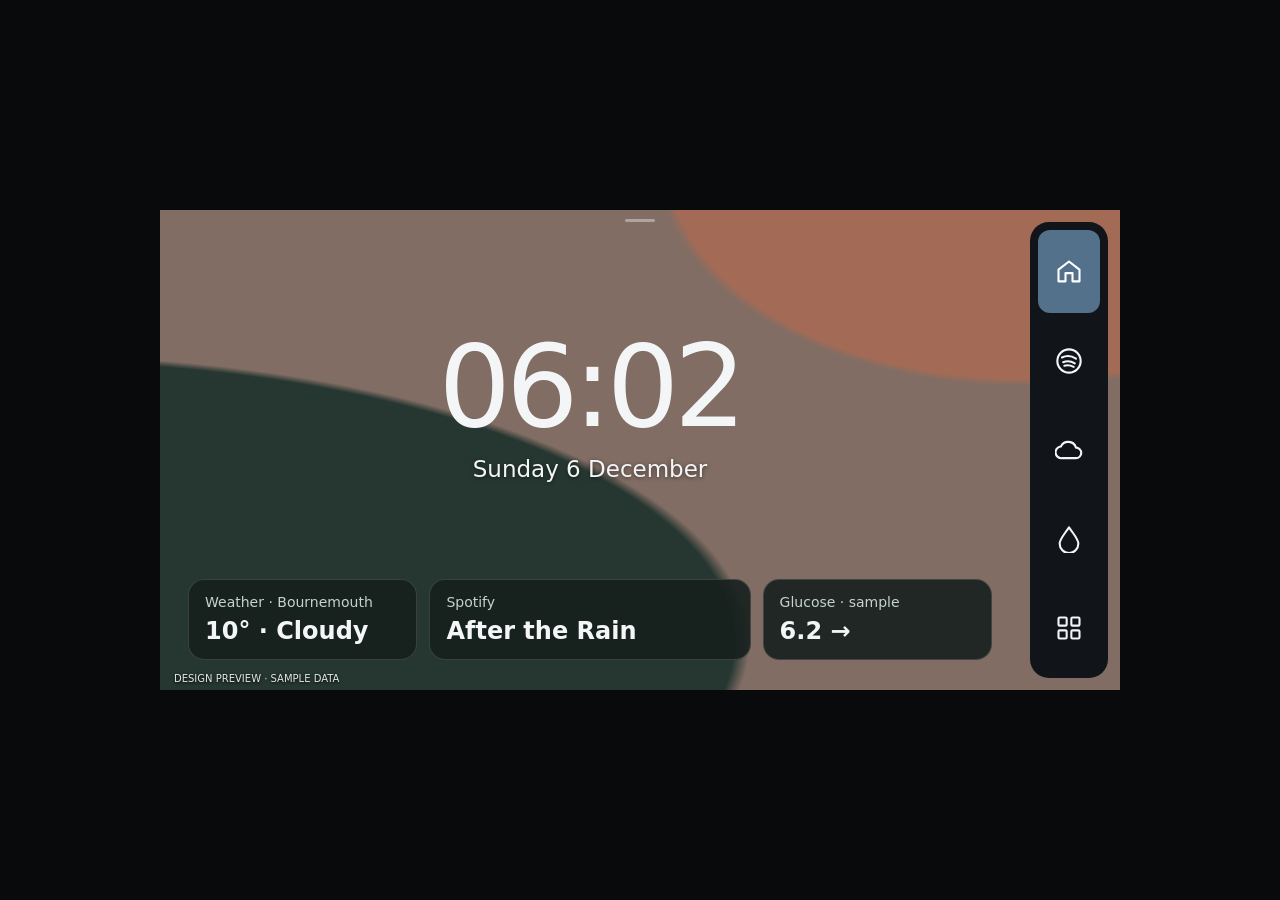
==== Echo Show 5 Gen 1/prototype/index.html @ 3d8f26b6 "feat: add Spotify sample player and contextual controls to Echo preview" ====
<!doctype html>
<html lang="en"><head><meta charset="utf-8"><meta name="viewport" content="width=device-width,initial-scale=1"><title>Desk — Echo Show prototype</title><link rel="stylesheet" href="style.css"><link rel="icon" href="favicon.svg" type="image/svg+xml"><script defer src="spotify-preview.js"></script><script defer src="app.js"></script></head>
<body><main id="screen" aria-label="960 by 480 dashboard preview">
<div id="page"></div>
<div id="shade" hidden></div>
<aside id="rail" aria-label="Navigation"></aside>
<button id="reveal" aria-label="Reveal navigation" hidden>‹</button>
<button id="quickHandle" aria-label="Open quick settings" title="Swipe down or click for browser testing"></button>
<section id="drawer" class="overlay" aria-label="Apps" hidden></section>
<section id="quick" class="overlay" aria-label="Quick settings" hidden></section>
<section id="devices" class="overlay" aria-label="Playback devices" hidden></section>
<span id="demo">DESIGN PREVIEW · SAMPLE DATA</span>
<div id="dim" aria-hidden="true"></div>
</main></body></html>
---- Echo Show 5 Gen 1/prototype/style.css ----
*{box-sizing:border-box} :root{color-scheme:dark;font:16px system-ui,sans-serif;background:#080a0c;color:#f3f5f7}
body{margin:0;min-height:100vh;display:grid;place-items:center}
button,select,input{font:inherit;color:inherit}button,select{background:var(--control);border:1px solid var(--border);border-radius:12px;padding:10px 14px;cursor:pointer}button:focus-visible,select:focus-visible,input:focus-visible{outline:2px solid #a9d5ff;outline-offset:2px}button:disabled{opacity:.45;cursor:default}[hidden]{display:none!important}
#screen{--panel:#242a31;--control:#303740;--border:#4c5560;--muted:#bac3cc;--accent:#a6c9ed;--rail-opacity:1;--speed:180ms;position:relative;width:min(960px,100vw);aspect-ratio:2/1;max-height:480px;overflow:hidden;background:#14181d;isolation:isolate}
#screen[data-theme=black]{--panel:#171717;--control:#272727;--border:#454545;--muted:#b6b6b6;--accent:#ddd;background:#080808}
#page{position:absolute;inset:0 0 0 0;padding:22px 28px 30px;overflow:hidden;display:flex;flex-direction:column;transition:right var(--speed) ease}
#screen.expanded #page{right:100px}
#screen[data-animation=none] *{transition:none!important;animation:none!important}
#screen[data-animation=fade] #page{transition:none}
#screen[data-page=home]{background:radial-gradient(ellipse at 90% -10%,#a36b56 0 29%,transparent 30%),radial-gradient(ellipse at -15% 90%,#263731 0 46%,transparent 47%),#816d64}
.home{display:flex;flex-direction:column;flex:1;justify-content:center;text-align:center;min-height:0}.clock{font-size:clamp(45px,11vw,114px);line-height:1;font-weight:300;letter-spacing:-.045em;font-variant-numeric:tabular-nums}.date{font-size:clamp(14px,2.2vw,23px);margin-top:12px;text-shadow:0 1px 4px #0008}
.tiles{display:grid;grid-template-columns:1fr 1.4fr 1fr;gap:12px;margin-top:auto}.tile{text-align:left;min-width:0;background:#17201ee8;border:1px solid #ffffff24;border-radius:16px;padding:14px 16px;display:grid;gap:7px}.tile span{font-size:14px;color:#c5d3cd}.tile strong{font-size:clamp(14px,2.2vw,24px);white-space:nowrap;overflow:hidden;text-overflow:ellipsis}
#rail{position:absolute;z-index:4;right:12px;top:12px;bottom:12px;width:78px;display:flex;flex-direction:column;gap:6px;padding:8px;border-radius:19px;background:rgba(17,20,24,var(--rail-opacity));transform:translateX(115%);transition:transform var(--speed) ease,opacity var(--speed) ease;opacity:0;pointer-events:none}
.expanded #rail{transform:none;opacity:1;pointer-events:auto}#screen[data-animation=fade] #rail{transform:none}#screen[data-rail=edge] #rail{right:0;top:0;bottom:0;border-radius:0}#screen[data-rail=transparent] #rail{background:rgba(17,20,24,calc(var(--rail-opacity)*.55))}
#rail button{min-height:48px;flex:1;display:grid;place-items:center;padding:0;border:0;background:transparent;border-radius:12px}#rail button[aria-current=page],#rail button[aria-expanded=true]{background:#53718b;color:white}svg.icon{width:28px;height:28px;fill:none;stroke:currentColor;stroke-width:1.8;stroke-linecap:round;stroke-linejoin:round}
#reveal{position:absolute;z-index:3;right:0;top:calc(50% - 32px);width:38px;height:64px;border:0;background:#141c20b8;border-radius:12px 0 0 12px;font-size:36px;padding:0}#quickHandle{position:absolute;z-index:3;top:0;left:calc(50% - 32px);width:64px;height:20px;background:none;border:0;padding:0}#quickHandle:after{content:"";display:block;width:30px;height:3px;margin:4px auto;border-radius:9px;background:#ffffff60}
#shade{position:absolute;inset:0;background:#0007;z-index:5}.overlay{position:absolute;z-index:6;background:var(--panel);border:1px solid var(--border);border-radius:18px;padding:18px;box-shadow:0 8px 30px #0005;overflow:auto}.overlay header{display:flex;align-items:center;justify-content:space-between;margin-bottom:14px;font-size:20px;font-weight:600}.overlay header button{padding:4px 12px;font-size:22px}#drawer{top:12px;bottom:12px;right:102px;width:350px}#quick{top:12px;left:50%;transform:translateX(-50%);width:min(590px,88%);max-height:calc(100% - 24px)}.app-grid{display:grid;grid-template-columns:1fr 1fr;gap:9px}.app-grid button{min-height:75px;display:grid;place-items:center;gap:4px;font-size:14px}.app-grid small{color:var(--muted)}
.setting{display:flex;align-items:center;justify-content:space-between;gap:12px;background:var(--panel);padding:11px 13px;border-radius:9px;margin:6px 0}.setting input[type=range]{width:130px}.setting input[type=checkbox]{width:22px;height:22px;accent-color:#83b5dc}.setting label{flex:1}.setting select{padding:5px 8px}.setting small{display:block;color:var(--muted);font-size:12px}
.settings-layout{display:grid;grid-template-columns:160px 1fr;gap:15px;min-height:0;flex:1}.categories{display:flex;flex-direction:column;gap:6px;overflow:auto}.categories button{text-align:left;padding:10px}.categories button.active{background:#46647d}.details{overflow:auto;min-width:0;padding-right:5px}h1{margin:0 0 14px;font-size:25px}h2{font-size:20px;margin:0 0 9px}.placeholder{margin:auto;max-width:490px;text-align:center;color:var(--muted)}.placeholder h1{color:#f1f4f8}
#demo{position:absolute;left:14px;bottom:6px;font-size:10px;color:#e3e8eb;text-shadow:0 1px 3px #000;pointer-events:none;z-index:7}#dim{position:absolute;inset:0;background:#000;opacity:0;pointer-events:none;z-index:8}
@media(prefers-reduced-motion:reduce){*{transition:none!important;animation:none!important}}
@media(max-width:700px){#screen{width:960px;max-height:none;flex:none}body{display:block;overflow:auto}}
/* Spotify preview, 960 x 480, no permanent volume control. */
#screen[data-page=spotify]{background:linear-gradient(125deg,var(--album-color,#344e49),var(--album-dark,#10191c) 72%);color:#f1faf6}
#screen[data-page=spotify][data-spotify-background=art]{background:radial-gradient(ellipse at 15% 25%,var(--album-color),transparent 65%),linear-gradient(135deg,var(--album-dark),#101514)}
#screen[data-page=spotify][data-spotify-background=theme]{background:#14181d}
#screen[data-page=spotify][data-spotify-background=theme][data-theme=black]{background:#080808}
#screen[data-page=spotify] #page{padding:19px 39px 30px 26px}
.spotify-header{display:flex;justify-content:space-between;align-items:center;height:43px;flex-shrink:0;margin-bottom:12px;font-size:14px;letter-spacing:2px;color:#deebe5}
.spotify-header select{letter-spacing:0;min-width:112px;padding:7px 12px;background:#111c19b8;border-color:#ffffff35}
.spotify-layout{display:grid;grid-template-columns:minmax(0,39%) minmax(0,1fr);align-items:center;gap:22px;flex:1;min-height:0}
.album{aspect-ratio:1;max-height:100%;overflow:hidden;border-radius:17px;box-shadow:0 8px 24px #0004}.album svg{display:block;width:100%;height:100%}
.player{min-width:0;display:flex;flex-direction:column;gap:17px;justify-content:center}.song{min-width:0}.song small{font-size:11px;letter-spacing:1.6px;color:#c2d6cc}.song h1{font-size:34px;margin:6px 0 4px;overflow:hidden;text-overflow:ellipsis;white-space:nowrap}.song>div{font-size:18px;color:#d2dfd8}.timeline{min-width:0}.timeline input{display:block;width:100%;height:27px;margin:0;accent-color:#c6e9d3;cursor:pointer;touch-action:none}.times{display:flex;justify-content:space-between;color:#d6e3db;font-size:12px}
.transport{display:flex;justify-content:space-between;align-items:center;gap:6px}.transport button{position:relative;width:49px;height:49px;background:transparent;border:0;display:grid;place-items:center;padding:0;color:#eef8f1}.transport button .icon{width:27px;height:27px}.transport button[aria-pressed=true]{color:#a9e8bb;background:#ffffff18}.transport button.play{width:70px;height:70px;border-radius:50%;background:#e3f1e8;color:#23372d}.transport button.play .icon{width:34px;height:34px}#repeatOne{position:absolute;right:5px;bottom:3px;font-size:11px}
.player-bottom{display:flex;gap:9px;align-items:center}.player-bottom button{height:49px;display:flex;align-items:center;gap:10px;border-color:#ffffff25;background:#172820b5}.player-bottom #deviceSelect{min-width:0;flex:1;text-align:left}.player-bottom #deviceLabel{flex:1;overflow:hidden;white-space:nowrap;text-overflow:ellipsis;font-size:14px}.player-bottom #deviceSelect .icon{width:23px;height:23px;flex:none}.player-bottom #saveSong{width:52px;justify-content:center;padding:0}.player-bottom #saveSong[aria-pressed=true]{color:#a1e5b6}.chevron{margin-left:auto}
#devices{top:50%;left:50%;transform:translate(-50%,-50%);width:min(570px,85%);max-height:90%}.device-note{font-size:12px;color:var(--muted)}.device-option{width:100%;display:flex;align-items:center;gap:12px;text-align:left;margin:8px 0;min-height:55px}.device-option span:last-child{margin-left:auto;font-size:12px;color:var(--muted)}.device-option[aria-pressed=true]{border-color:#9cceae;background:#365346}
#quickHandle,#reveal{touch-action:none}#screen{touch-action:pan-y}
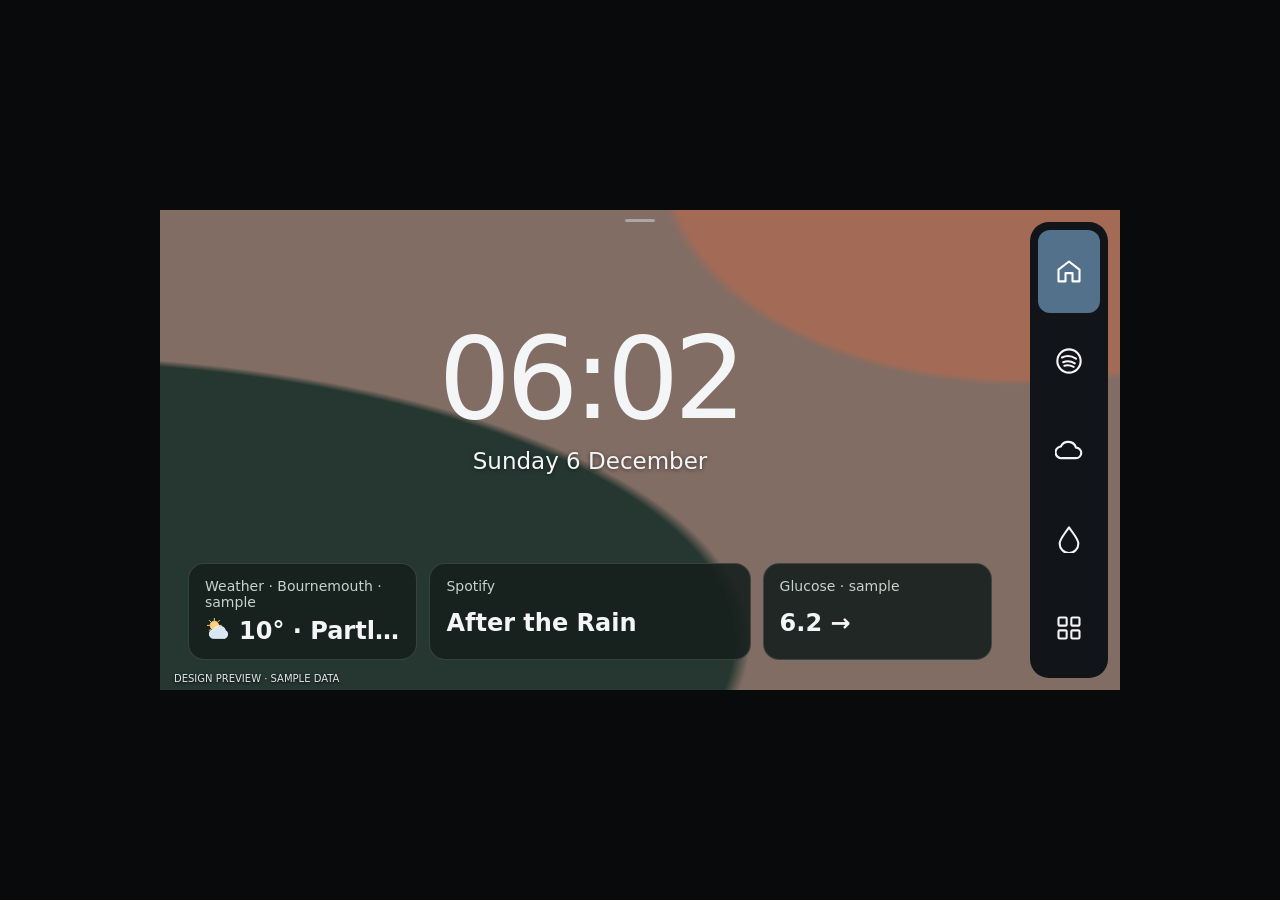
==== commit dc4c64be: "feat: add Bournemouth Weather dashboard preview and forecast details" ====
--- a/Echo Show 5 Gen 1/prototype/index.html
+++ b/Echo Show 5 Gen 1/prototype/index.html
@@ -1,5 +1,5 @@
 <!doctype html>
-<html lang="en"><head><meta charset="utf-8"><meta name="viewport" content="width=device-width,initial-scale=1"><title>Desk — Echo Show prototype</title><link rel="stylesheet" href="style.css"><link rel="icon" href="favicon.svg" type="image/svg+xml"><script defer src="spotify-preview.js"></script><script defer src="app.js"></script></head>
+<html lang="en"><head><meta charset="utf-8"><meta name="viewport" content="width=device-width,initial-scale=1"><title>Desk — Echo Show prototype</title><link rel="stylesheet" href="style.css"><link rel="icon" href="favicon.svg" type="image/svg+xml"><script defer src="spotify-preview.js"></script><script defer src="playback-clock.js"></script><script defer src="spotify-live.js"></script><script defer src="album-palette.js"></script><script defer src="weather-preview.js"></script><script defer src="app.js"></script></head>
 <body><main id="screen" aria-label="960 by 480 dashboard preview">
 <div id="page"></div>
 <div id="shade" hidden></div>
@@ -9,6 +9,7 @@
 <section id="drawer" class="overlay" aria-label="Apps" hidden></section>
 <section id="quick" class="overlay" aria-label="Quick settings" hidden></section>
 <section id="devices" class="overlay" aria-label="Playback devices" hidden></section>
+<section id="weatherDetails" class="overlay" aria-label="Forecast details" hidden></section>
 <span id="demo">DESIGN PREVIEW · SAMPLE DATA</span>
 <div id="dim" aria-hidden="true"></div>
 </main></body></html>
--- a/Echo Show 5 Gen 1/prototype/style.css
+++ b/Echo Show 5 Gen 1/prototype/style.css
@@ -35,3 +35,58 @@
 .player-bottom{display:flex;gap:9px;align-items:center}.player-bottom button{height:49px;display:flex;align-items:center;gap:10px;border-color:#ffffff25;background:#172820b5}.player-bottom #deviceSelect{min-width:0;flex:1;text-align:left}.player-bottom #deviceLabel{flex:1;overflow:hidden;white-space:nowrap;text-overflow:ellipsis;font-size:14px}.player-bottom #deviceSelect .icon{width:23px;height:23px;flex:none}.player-bottom #saveSong{width:52px;justify-content:center;padding:0}.player-bottom #saveSong[aria-pressed=true]{color:#a1e5b6}.chevron{margin-left:auto}
 #devices{top:50%;left:50%;transform:translate(-50%,-50%);width:min(570px,85%);max-height:90%}.device-note{font-size:12px;color:var(--muted)}.device-option{width:100%;display:flex;align-items:center;gap:12px;text-align:left;margin:8px 0;min-height:55px}.device-option span:last-child{margin-left:auto;font-size:12px;color:var(--muted)}.device-option[aria-pressed=true]{border-color:#9cceae;background:#365346}
 #quickHandle,#reveal{touch-action:none}#screen{touch-action:pan-y}
+
+/* Neutral album-adaptive controls, bare save icon. */
+#screen[data-page=spotify] .spotify-header select,#screen[data-page=spotify] .player-bottom #deviceSelect{background:rgba(255,255,255,.10);border-color:rgba(255,255,255,.19);color:#fff}
+#screen[data-page=spotify] .spotify-header select option{background:#252525;color:#fff}
+#screen[data-page=spotify] .player-bottom #saveSong{background:transparent;border:0;color:#fff}
+#screen[data-page=spotify] .player-bottom #saveSong[aria-pressed=true]{color:#1ed760}
+#screen[data-page=spotify] .player-bottom #saveSong .icon{width:32px;height:32px}
+#screen[data-page=spotify] .transport button[aria-pressed=true]{color:#a8efc2}
+#screen[data-page=spotify] #playStatus{color:#e0e0e0}
+#screen[data-page=spotify] #reveal{background:#15151585}
+#screen[data-page=spotify] .album img{display:block;width:100%;height:100%;object-fit:contain}
+.live-link{color:#e3f1e8;text-decoration:underline;font-size:14px;display:inline-block;margin-top:10px}.live-error{font-size:13px;color:#ffd5ac;margin:0;min-height:0}.live-error:empty{display:none}
+
+/* Real album artwork: small colour sample, no live blur. */
+#screen[data-page=spotify][data-spotify-background=art]{
+ background-color:var(--album-dark,#15171a);
+ background-image:linear-gradient(110deg,rgba(10,12,14,.76),rgba(10,12,14,.91)),var(--album-image,none),radial-gradient(ellipse at 15% 25%,var(--album-color,#40434c),var(--album-dark,#15171a));
+ background-position:center;
+ background-size:cover;
+ background-repeat:no-repeat;
+}
+#screen[data-page=spotify][data-spotify-background=album]{
+ background:linear-gradient(125deg,var(--album-color,#40434c),var(--album-dark,#15171a) 78%);
+}
+#screen[data-page=spotify] .album{background:rgba(255,255,255,.04)}
+#screen[data-page=spotify] .album .placeholder{height:100%;display:grid;place-items:center;margin:0;max-width:none}
+
+/* Weather, fixed 960x480 preview. Static local vector scene, no animated filters. */
+#screen[data-page=weather]{background:linear-gradient(130deg,#152a41a8,#101e34dc),url("weather-sky.svg") center/cover no-repeat,#395b78;color:#f7fbff;touch-action:auto}
+#screen[data-page=weather][data-weather-condition=clear]{background-color:#437899}
+#screen[data-page=weather][data-weather-condition=rain],#screen[data-page=weather][data-weather-condition=storm]{background:linear-gradient(135deg,#24384b,#101a29)}
+#screen[data-page=weather][data-weather-condition=night]{background:linear-gradient(135deg,#293759,#111625)}
+#screen[data-page=weather][data-weather-condition=snow],#screen[data-page=weather][data-weather-condition=fog]{background:linear-gradient(135deg,#627689,#233447)}
+#screen[data-page=weather] #page{padding:18px 44px 26px 26px;gap:8px}
+.weather-title{display:flex;justify-content:space-between;align-items:center;font-size:13px;letter-spacing:1.7px;flex-shrink:0}
+.weather-title small{font-size:11px;letter-spacing:0;color:#d4e0ee}
+.weather-current{display:flex;align-items:center;justify-content:center;gap:20px;flex:1;min-height:110px}
+.weather-current .weather-symbol{width:112px;height:112px;flex:none}
+.weather-temp{font-size:82px;font-weight:300;line-height:.98;letter-spacing:-4px}
+.weather-condition{font-size:18px;margin-top:5px;color:#e0eaf4}
+.weather-stats{display:grid;grid-template-columns:repeat(5,minmax(0,1fr));gap:8px;flex:none}
+.weather-stats>div{background:#13253b80;border:1px solid #ffffff18;border-radius:10px;min-width:0;text-align:center;padding:9px 4px;display:grid;gap:5px}
+.weather-stats span{font-size:12px;color:#c9dbed}.weather-stats strong{font-size:20px;font-weight:550;white-space:nowrap}
+.forecast-heading{display:flex;align-items:center;justify-content:space-between;letter-spacing:1.2px;font-size:11px;color:#d6e5f3;min-height:28px;flex:none}
+.forecast-heading>div{display:flex;gap:5px}.forecast-heading button{height:30px;width:38px;padding:0;font-size:22px;background:#ffffff12;border-color:#ffffff30;line-height:1}
+.forecast-days{display:flex;gap:10px;overflow-x:auto;scroll-snap-type:x proximity;scrollbar-width:thin;touch-action:pan-x;flex:none;padding:2px 0 5px}
+.forecast-day{flex:0 0 calc((100% - 20px)/3);min-width:0;scroll-snap-align:start;display:flex;align-items:center;flex-direction:column;gap:2px;height:132px;padding:8px 5px;background:#13253bad;border-color:#ffffff24;color:#f4faff}
+.forecast-day>span{font-size:14px}.forecast-day .weather-symbol{width:42px;height:42px}.forecast-day strong{font-size:22px;font-weight:600;white-space:nowrap}.forecast-day small{font-size:12px;color:#c4d6e7}.forecast-day strong small{font-size:16px;font-weight:400}
+#weatherDetails{inset:22px 50px;max-height:calc(100% - 44px);background:#1d2e41;border-color:#64788b}
+#weatherDetails header{margin-bottom:8px}.weather-detail-summary{display:flex;gap:17px;align-items:center;padding:6px 10px 12px;border-bottom:1px solid #ffffff22}
+.weather-detail-summary .weather-symbol{width:80px;height:80px;flex:none}.weather-detail-summary strong{display:block;font-size:34px;font-weight:500}.weather-detail-summary span{font-size:15px;color:#c8d9e9}.detail-rain{margin-left:auto;text-align:right}
+.hourly-days{display:grid;grid-template-columns:repeat(6,1fr);gap:7px}.hourly-days>div{display:grid;justify-items:center;gap:5px;padding:10px 2px;border-radius:10px;background:#ffffff09}
+.hourly-days span,.hourly-days small{font-size:12px;color:#c8d9e9}.hourly-days strong{font-size:20px}.hourly-days .weather-symbol{width:40px;height:40px}
+.weather-detail-footer{display:flex;justify-content:space-between;padding-top:16px;font-size:13px;color:#c8d9e9}
+.tile .home-weather{display:flex;align-items:center;gap:6px}.tile .home-weather .weather-symbol{width:28px;height:28px;flex:none}.tile .home-weather span{font-size:inherit;color:inherit;overflow:hidden;text-overflow:ellipsis}
